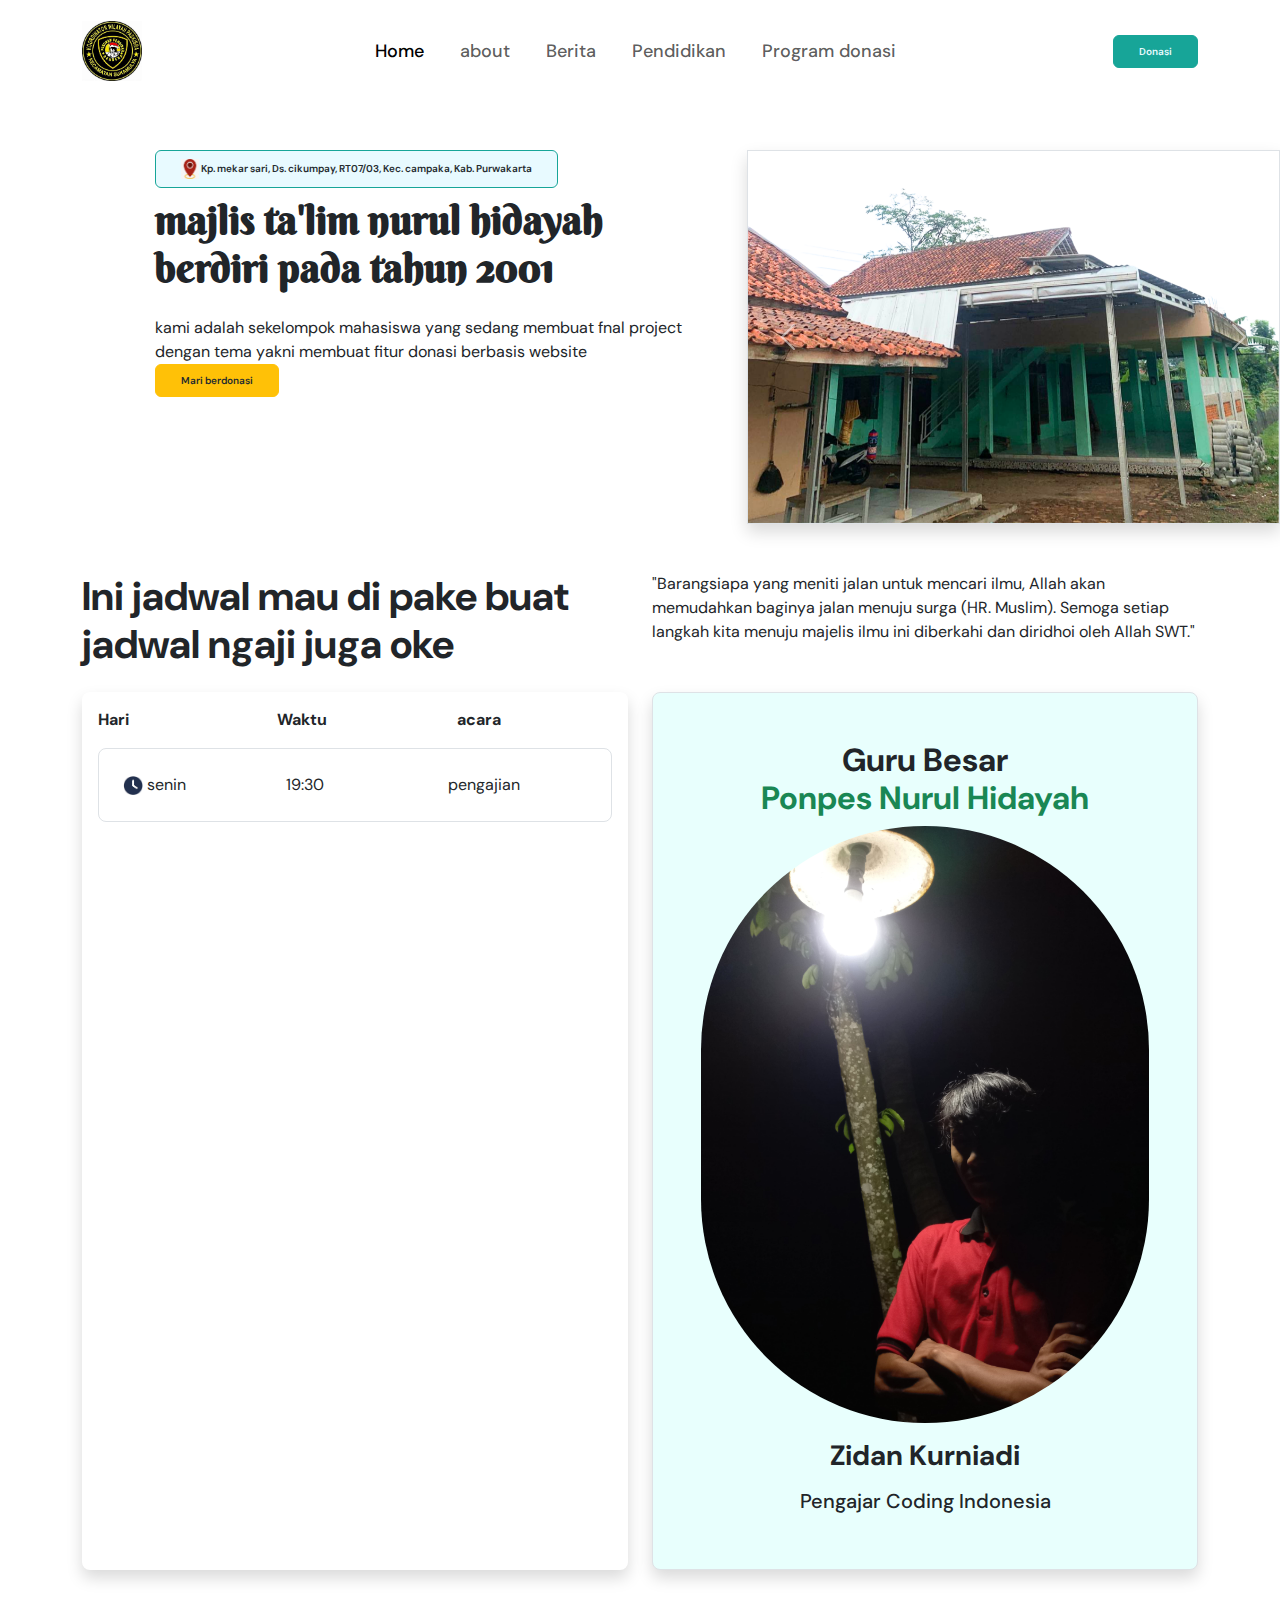
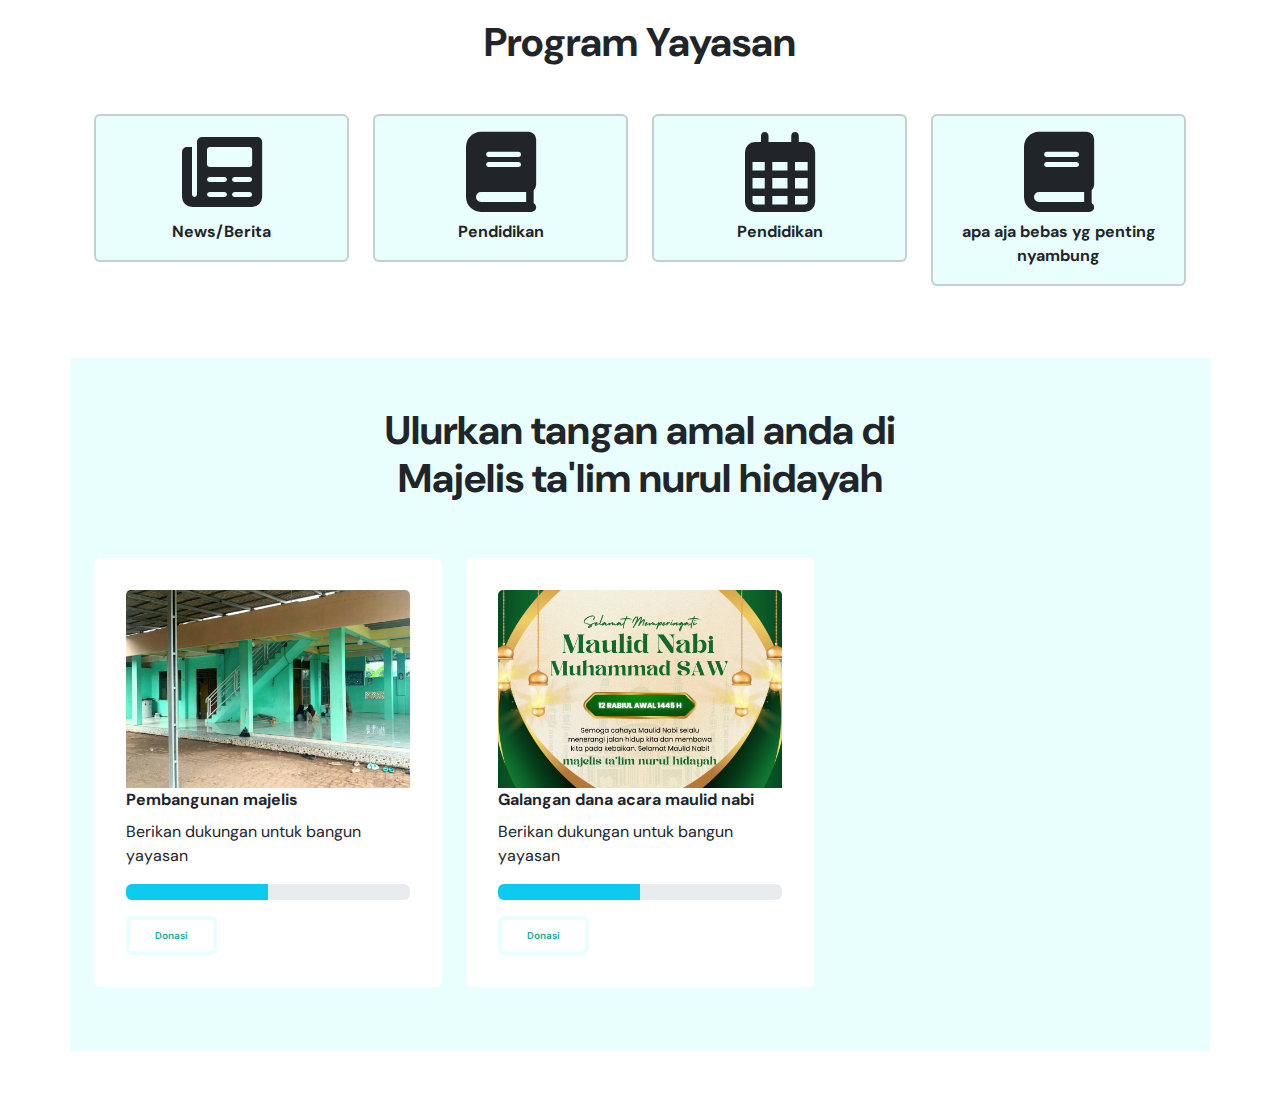
==== index.html @ c856e63b "Add files via upload" ====
<!DOCTYPE html>
<html lang="en">

<head>
    <meta charset="UTF-8">
    <meta name="viewport" content="width=device-width, initial-scale=1.0">
    <title>gambaran FP</title>
    <link href="https://cdn.jsdelivr.net/npm/bootstrap@5.3.3/dist/css/bootstrap.min.css" rel="stylesheet"
        integrity="sha384-QWTKZyjpPEjISv5WaRU9OFeRpok6YctnYmDr5pNlyT2bRjXh0JMhjY6hW+ALEwIH" crossorigin="anonymous">
    <link rel="stylesheet" href="style.css">
    <link rel="stylesheet" href="https://cdnjs.cloudflare.com/ajax/libs/font-awesome/6.0.0-beta3/css/all.min.css">

</head>


<body>
    <!-- navbar -->
    <nav class="navbar navbar-expand-lg bg-white py-3">
        <div class="container">
            <a class="navbar-brand" href="#">
                <img src="img/logo korwil.jpeg" height="60" alt="">
            </a>
            <button class="navbar-toggler" type="button" data-bs-toggle="collapse"
                data-bs-target="#navbarSupportedContent" aria-controls="navbarSupportedContent" aria-expanded="false"
                aria-label="Toggle navigation">
                <span class="navbar-toggler-icon"></span>
            </button>
            <div class="collapse navbar-collapse" id="navbarSupportedContent">
                <ul class="navbar-nav me-auto ms-auto mb-2 mb-lg-0">
                    <li class="nav-item">
                        <a class="nav-link active" aria-current="page" href="#">Home</a>
                    </li>
                    <li class="nav-item">
                        <a class="nav-link" href="#">about</a>
                    </li>
                    <li class="nav-item">
                        <a href="#jadwal" class="nav-link">Berita</a>
                    </li>
                    <li class="nav-item">
                        <a class="nav-link" href="#">Pendidikan</a>
                    </li>
                    <li class="nav-item">
                        <a class="nav-link" href="#sistemdonasi">Program donasi</a>
                    </li>

                </ul>
                <div class="d-flex">
                    <a href="sistemdonasi/dasboarddonasi.php">
                        <button class="btn btn-success">Donasi</button>
                    </a>
                </div>

            </div>
        </div>
    </nav>
    <!-- navbarend -->

    <!-- welcome -->
    <section>
        <div class="container-fluid py-5">
            <div class="row flex-lg-row-reverse">
                <!-- <div class="col-lg-5 p- offset-lg-" >
                    <img src="imgfp/foto majelis.png" width="550" class="img-fluid shadow " alt="welcome">
                </div> -->

                <!-- caroselslide -->
                <div class="col-lg-5 p-o shadow p-0 border  ">
                    <div id="carouselExampleFade" class="carousel slide carousel-fade" data-bs-ride="carousel">
                        <div class="carousel-inner">
                            <div class="carousel-item active">
                                <img src="imgfp/1.png" class="d-block w-100" alt="...">
                            </div>
                            <div class="carousel-item">
                                <img src="imgfp/2.png" class="d-block w-100" alt="...">
                            </div>
                            <div class="carousel-item">
                                <img src="imgfp/3.png" class="d-block w-100" alt="...">
                            </div>
                            <div class="carousel-item">
                                <img src="imgfp/4.png" class="d-block w-100" alt="...">
                            </div>
                            <div class="carousel-item">
                                <img src="imgfp/5.png" class="d-block w-100" alt="...">
                            </div>
                        </div>
                        <button class="carousel-control-prev" type="button" data-bs-target="#carouselExampleFade" data-bs-slide="prev">
                            <span class="carousel-control-prev-icon" aria-hidden="true"></span>
                            <span class="visually-hidden">Previous</span>
                        </button>
                        <button class="carousel-control-next" type="button" data-bs-target="#carouselExampleFade" data-bs-slide="next">
                            <span class="carousel-control-next-icon" aria-hidden="true"></span>
                            <span class="visually-hidden">Next</span>
                        </button>
                    </div>

                </div>
                <!-- caroselslide end3 -->

                <div class="col-lg-6 px-5">
                    <button class="btn btn-light-success mb-2">
                        <a class="tombol" href="https://www.google.com/maps/dir/-6.3307776,107.3480454/Majlis+ta'lim+Nurul+Hidayah,+Cikumpay,+Purwakarta+Regency,+West+Java/@-6.4230932,107.3334755,12z/data=!3m1!4b1!4m9!4m8!1m1!4e1!1m5!1m1!1s0x2e6913ca6aa2126d:0x2e93c336b5113faa!2m2!1d107.4931971!2d-6.4978812?entry=ttu&g_ep=EgoyMDI0MTExMS4wIKXMDSoASAFQAw%3D%3D">
                            <img src="img/Cuplikan layar 2024-10-31 205406.png" height="20" alt="">
                            Kp. mekar sari, Ds. cikumpay, RT07/03, Kec. campaka, Kab. Purwakarta
                        </a>
                    </button>
                    <h1 class="display-6 fw-bold font-bs lh-2 mb-4">
                        majlis ta'lim nurul hidayah berdiri pada tahun 2001
                    </h1>
                    <div clas="lead mb-3">
                        kami adalah sekelompok mahasiswa yang sedang membuat fnal project dengan tema yakni membuat
                        fitur donasi berbasis website
                    </div>
                    <button class="btn btn-warning">
                        <a class="tombol" href="tampilan/q.html">Mari berdonasi</a>
                    </button>
                </div>
            </div>
        </div>
    </section>
    <!-- welcome end -->

    <!-- jadwal-jadwal an(opsional) -->
    <section>
        <div class="container pb-5">
            <div class="row mb-3">
                <div class="col-lg-6">
                    <h1 class="fw-bold"> Ini jadwal mau di pake buat jadwal ngaji juga oke</h1>
                </div>
                <div class="col-lg-6">
                    <p>"Barangsiapa yang meniti jalan untuk mencari ilmu, Allah akan memudahkan baginya jalan menuju
                        surga (HR. Muslim). Semoga setiap langkah kita menuju majelis ilmu ini diberkahi dan diridhoi
                        oleh Allah SWT."</p>
                </div>
            </div>
            <div class="row" id="jadwal">

                <!-- jadwal -->
                <div class="col-lg-6">
                    <div class="card h-100 bg-white shadow rounded-3 p-3 border-0">
                        <div class="row mb-3">
                            <div class="col-lg-4 fw-bold">Hari</div>
                            <div class="col-lg-4 fw-bold ">Waktu</div>
                            <div class="col-lg-4 fw-bold ">acara</div>
                        </div>
                        <!-- cark jadwal -->
                        <div class="card bg-white p-4 border rounded-3 mb-3">
                            <div class="row">
                                <div class="col-lg-4 ">
                                    <img height="19" src="imgfp/logo jam.png"alt="gambarjadwal">  senin
                                </div>
                                <div class="col-lg-4 ">19:30</div>
                                <div class="col-lg-4 ">pengajian</div>
                            </div>
                        </div>
                       
                        <!-- card jadwal end -->
                    </div>
                </div>
                <!-- jadwalend -->
                 
                <!-- kananya jadwal -->
                <!-- <div class="col-lg-6">
                    <div class="card border h-100 p-5 rounded-3 shadow bg-light-success">
                        <div class="text-center">
                            <h2 class="fw-bold mb-2">Guru Besar <br> <span class="text-success">Ponpes Nurul Hidayah</span></h2>
                            <img src="imgfp/foto jidan.jpg" class="rounded-pill mb-3" width="450" alt="">
                            <h3 class="fw-bold mb-3">Zidan Kurniadi</h3>
                            <h5>Pengajar Coding Idonesia</h5>

                        </div>
                    </div>
                </div> -->
                <div class="col-lg-6">
                    <div class="card border h-100 p-5 rounded-3 shadow bg-light-success">
                        <div class="text-center">
                            <h2 class="fw-bold mb-2">Guru Besar <br> <span class="text-success">Ponpes Nurul Hidayah</span></h2>
                            <!-- Tambahkan kelas img-fluid di sini -->
                            <img src="imgfp/foto jidan.jpg" class="img-fluid rounded-pill mb-3" alt="Foto Zidan Kurniadi">
                            <h3 class="fw-bold mb-3">Zidan Kurniadi</h3>
                            <h5>Pengajar Coding Indonesia</h5>
                        </div>
                    </div>
                </div>
                
                <!-- kananya jadwal end -->

                <!-- program -->
                <section>

                    <div class="container pb-5">
                        <div class="text-center mb-5">
                            <h1 class="display-6 fw-bold lh-2 pt-5"> Program Yayasan</h1>
                        </div>
                        <div class="row">
                            <div class="col-lg-3 mb-4">
                                <div class="card border-2 reounded-4 bg-light-success">
                                    <div class="card-body text-center">
                                        <i class="fa-solid fa-newspaper fa-5x mb-2"></i>
                                        <div class="fw-bold">News/Berita</div>
                                    </div>
                                </div>
                            </div>
                            <div class="col-lg-3 mb-4">
                                <div class="card border-2 reounded-4 bg-light-success">
                                    <div class="card-body text-center">
                                        <i class="fa-solid fa-book fa-5x mb-2"></i>
                                        <div class="fw-bold">Pendidikan</div>
                                    </div>
                                </div>
                            </div>
                            <div class="col-lg-3 mb-4">
                                <div class="card border-2 reounded-4 bg-light-success">
                                    <div class="card-body text-center">
                                        <i class="fa-regular fa-calendar-days fa-5x mb-2"></i>
                                        <div class="fw-bold">Pendidikan</div>
                                    </div>
                                </div>
                            </div>
                            <div class="col-lg-3 mb-4">
                                <div class="card border-2 reounded-4 bg-light-success">
                                    <div class="card-body text-center">
                                        <i class="fa-solid fa-book fa-5x mb-2"></i>
                                        <div class="fw-bold">apa aja bebas yg penting nyambung</div>
                                    </div>
                                </div>
                            </div>
                        </div>
                    </div>
                </section>
                <!-- program end -->

                <!-- program donasi -->

                <section class="bg-light-success">
                    <div class="container py-5" id="sistemdonasi">
                        <div class="d-flex justify-content-center text-center mb-5">
                            <h1 class="display-6 fw-bold w-50 lh-2">Ulurkan tangan amal anda di Majelis ta'lim nurul hidayah
                            </h1>
                        </div>
                        <div class="row">
                            <!-- card1 -->
                            <div class="col-lg-4 mb-3">
                                <div class="card bg-white h-100 border-0 p-3">
                                    <div class="card-body">
                                        <img src="imgfp/3.png" class="card-img-top" alt="">
                                        <div class="card-title fw-bold">Pembangunan majelis</div>
                                        <div class="card-text mb-3"> Berikan dukungan untuk bangun yayasan</div>
                                        <div class="progress mb-3">
                                            <div class="progress-bar bg-info" role="progressbar" style="width: 50%"
                                                aria-valuenow="50" aria-valuemin="0" aria-valuemax="100"></div>
                                        </div>
                                        <a href="sistemdonasi/dasboarddonasi.html">
                                            <button class="btn btn-outline-success"> Donasi</button>
                                        </a>
                                    </div>
                                </div>
                            </div>
                            <!-- card1 end -->

                            <!--card2  -->
                            <div class="col-lg-4 mb-3">
                                <div class="card bg-white h-100 border-0 p-3">
                                    <div class="card-body">
                                        <img src="imgfp/logo donasi.png" class="card-img-top" alt="">
                                        <div class="card-title fw-bold">Galangan dana acara maulid nabi</div>
                                        <div class="card-text mb-3"> Berikan dukungan untuk bangun yayasan</div>
                                        <div class="progress mb-3">
                                            <div class="progress-bar bg-info" role="progressbar" style="width: 50%"
                                                aria-valuenow="50" aria-valuemin="0" aria-valuemax="100"></div>
                                        </div>
                                        <a href="sistemdonasi/dasboarddonasi.html">
                                            <button class="btn btn-outline-success"> Donasi</button>
                                        </a>
                                    </div>
                                </div>
                            </div>
                            <!--card2 end  -->

                        </div>
                    </div>
                </section>
                <!-- program donasi end -->
            </div>
        </div>
    </section>
    <!-- jadwal-jadwal an end -->
</body>


<script src="https://cdn.jsdelivr.net/npm/bootstrap@5.3.3/dist/js/bootstrap.bundle.min.js"
    integrity="sha384-YvpcrYf0tY3lHB60NNkmXc5s9fDVZLESaAA55NDzOxhy9GkcIdslK1eN7N6jIeHz"
    crossorigin="anonymous"></script>
<!-- <script src="sistemdonasi/progres/donasi.js"></script> -->
<!-- scrip chartjs -->
<!-- <script src="https://cdn.jsdelivr.net/npm/chart.js"></script> -->



</html>
---- style.css ----
@import url("https://fonts.googleapis.com/css2?family=Berkshire+Swash&display=swap");
@import url("https://fonts.googleapis.com/css2?family=DM+Sans:ital,opsz,wght@0,9..40,100;0,9..40,200;0,9..40,300;0,9..40,400;0,9..40,500;0,9..40,600;0,9..40,700;0,9..40,800;0,9..40,900;0,9..40,1000;1,9..40,100;1,9..40,200;1,9..40,300;1,9..40,400;1,9..40,500;1,9..40,600;1,9..40,700;1,9..40,800;1,9..40,900;1,9..40,1000&display=swap");



:root {
  --success: #17a598;
  --success-light: #e8fffd;
  --blue-light: #e8faff;
  --warning: #ffb600;
  --dark: #242b2f;
  --hijaumuda: #3fffa2;
  --birumuda: #2d78db;
  --abumuda: #ebebeb;
  
}

body {
  font-family: "DM Sans", sans-serif;
}
a{
  text-decoration: none;
  color:black;
}
.font-bs {
  font-family: "Berkshire Swash", serif;
}

.nav-link{
    font-size: 18px;
    font-weight: 500;
    margin: 0px 10px;

}
/* botton */
.btn{
    font-size: 10px;
    font-weight: 600;
    padding: 8px 25px;
}
.btn-outline-success{
  background-color:white ;
  color: var(--success);
  border: 4px solid var(--success-light);
}

.btn-success{
    background-color: var(--success) ;
    color: #e8faff;
    border: 1px solid var(--success);
}

.btn-light-success{
    background-color: var(--blue-light);
    color: var(--success);
    border: 1px solid var(--success);

}
.tombol{
  /* color: rgb(42, 174, 176); */
  color: #242b2f;
}

.btn-light-warning{
  background-color: var(--warning);
  color: var(--success);
  border: 1px solid var(--success);
}
/* botton end */

/* kanan jadwal-jadwal */
.bg-light-success{
  background-color: var(--success-light );

}
/* kanan jadwal-jadwal */
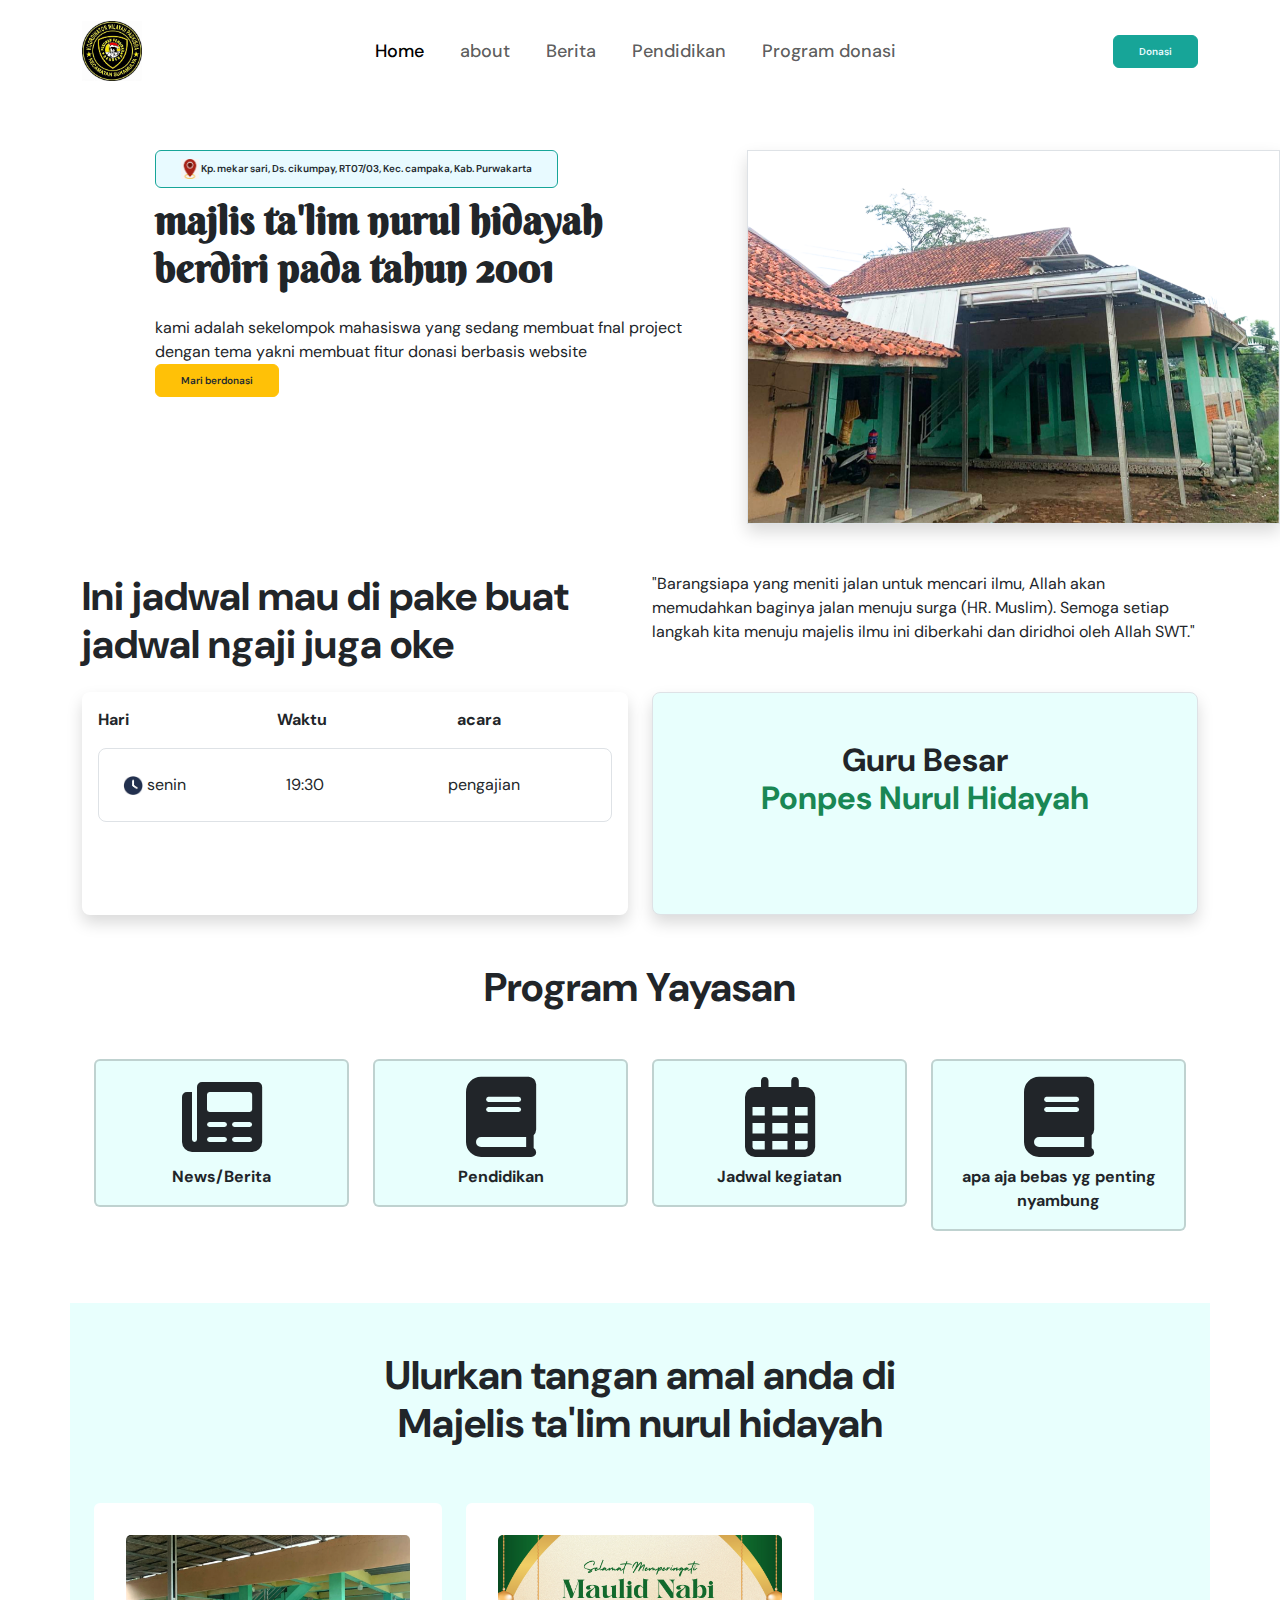
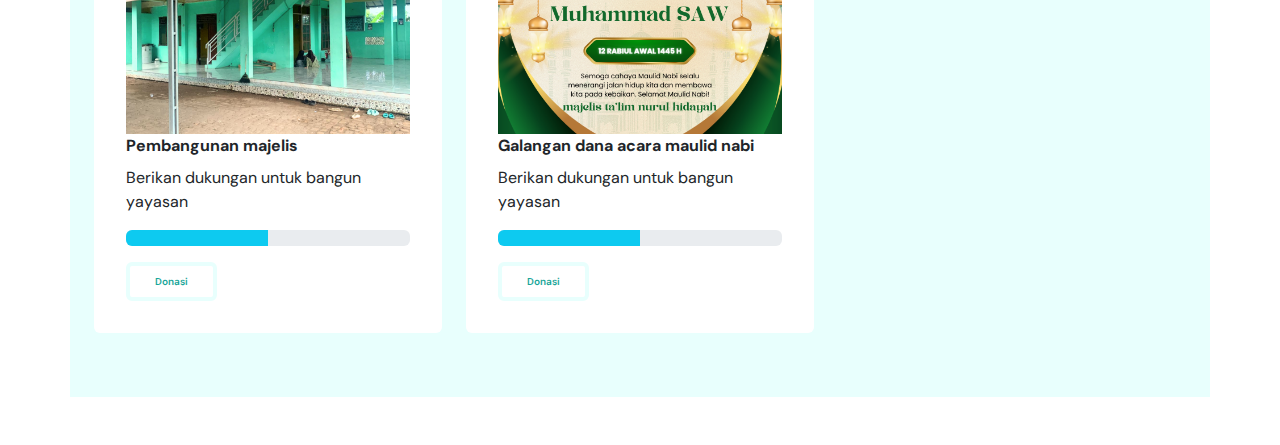
==== commit fd1c0937: "Add files via upload" ====
--- a/index.html
+++ b/index.html
@@ -45,7 +45,7 @@
 
                 </ul>
                 <div class="d-flex">
-                    <a href="sistemdonasi/dasboarddonasi.php">
+                    <a href="sistemdonasi/dasboarddonasi.html">
                         <button class="btn btn-success">Donasi</button>
                     </a>
                 </div>
@@ -111,7 +111,7 @@
                         fitur donasi berbasis website
                     </div>
                     <button class="btn btn-warning">
-                        <a class="tombol" href="tampilan/q.html">Mari berdonasi</a>
+                        <a class="tombol" href="#">Mari berdonasi</a>
                     </button>
                 </div>
             </div>
@@ -159,29 +159,17 @@
                 <!-- jadwalend -->
                  
                 <!-- kananya jadwal -->
-                <!-- <div class="col-lg-6">
+                <div class="col-lg-6">
                     <div class="card border h-100 p-5 rounded-3 shadow bg-light-success">
                         <div class="text-center">
                             <h2 class="fw-bold mb-2">Guru Besar <br> <span class="text-success">Ponpes Nurul Hidayah</span></h2>
-                            <img src="imgfp/foto jidan.jpg" class="rounded-pill mb-3" width="450" alt="">
-                            <h3 class="fw-bold mb-3">Zidan Kurniadi</h3>
-                            <h5>Pengajar Coding Idonesia</h5>
-
-                        </div>
-                    </div>
-                </div> -->
-                <div class="col-lg-6">
-                    <div class="card border h-100 p-5 rounded-3 shadow bg-light-success">
-                        <div class="text-center">
-                            <h2 class="fw-bold mb-2">Guru Besar <br> <span class="text-success">Ponpes Nurul Hidayah</span></h2>
-                            <!-- Tambahkan kelas img-fluid di sini -->
-                            <img src="imgfp/foto jidan.jpg" class="img-fluid rounded-pill mb-3" alt="Foto Zidan Kurniadi">
-                            <h3 class="fw-bold mb-3">Zidan Kurniadi</h3>
-                            <h5>Pengajar Coding Indonesia</h5>
-                        </div>
-                    </div>
-                </div>
-                
+                            <img src="..." class="rounded-pill mb-3" width="450" alt="">
+                            <h3 class="fw-bold mb-3"></h3>
+                            <h5></h5>
+
+                        </div>
+                    </div>
+                </div>
                 <!-- kananya jadwal end -->
 
                 <!-- program -->
@@ -212,7 +200,7 @@
                                 <div class="card border-2 reounded-4 bg-light-success">
                                     <div class="card-body text-center">
                                         <i class="fa-regular fa-calendar-days fa-5x mb-2"></i>
-                                        <div class="fw-bold">Pendidikan</div>
+                                        <div class="fw-bold">Jadwal kegiatan</div>
                                     </div>
                                 </div>
                             </div>
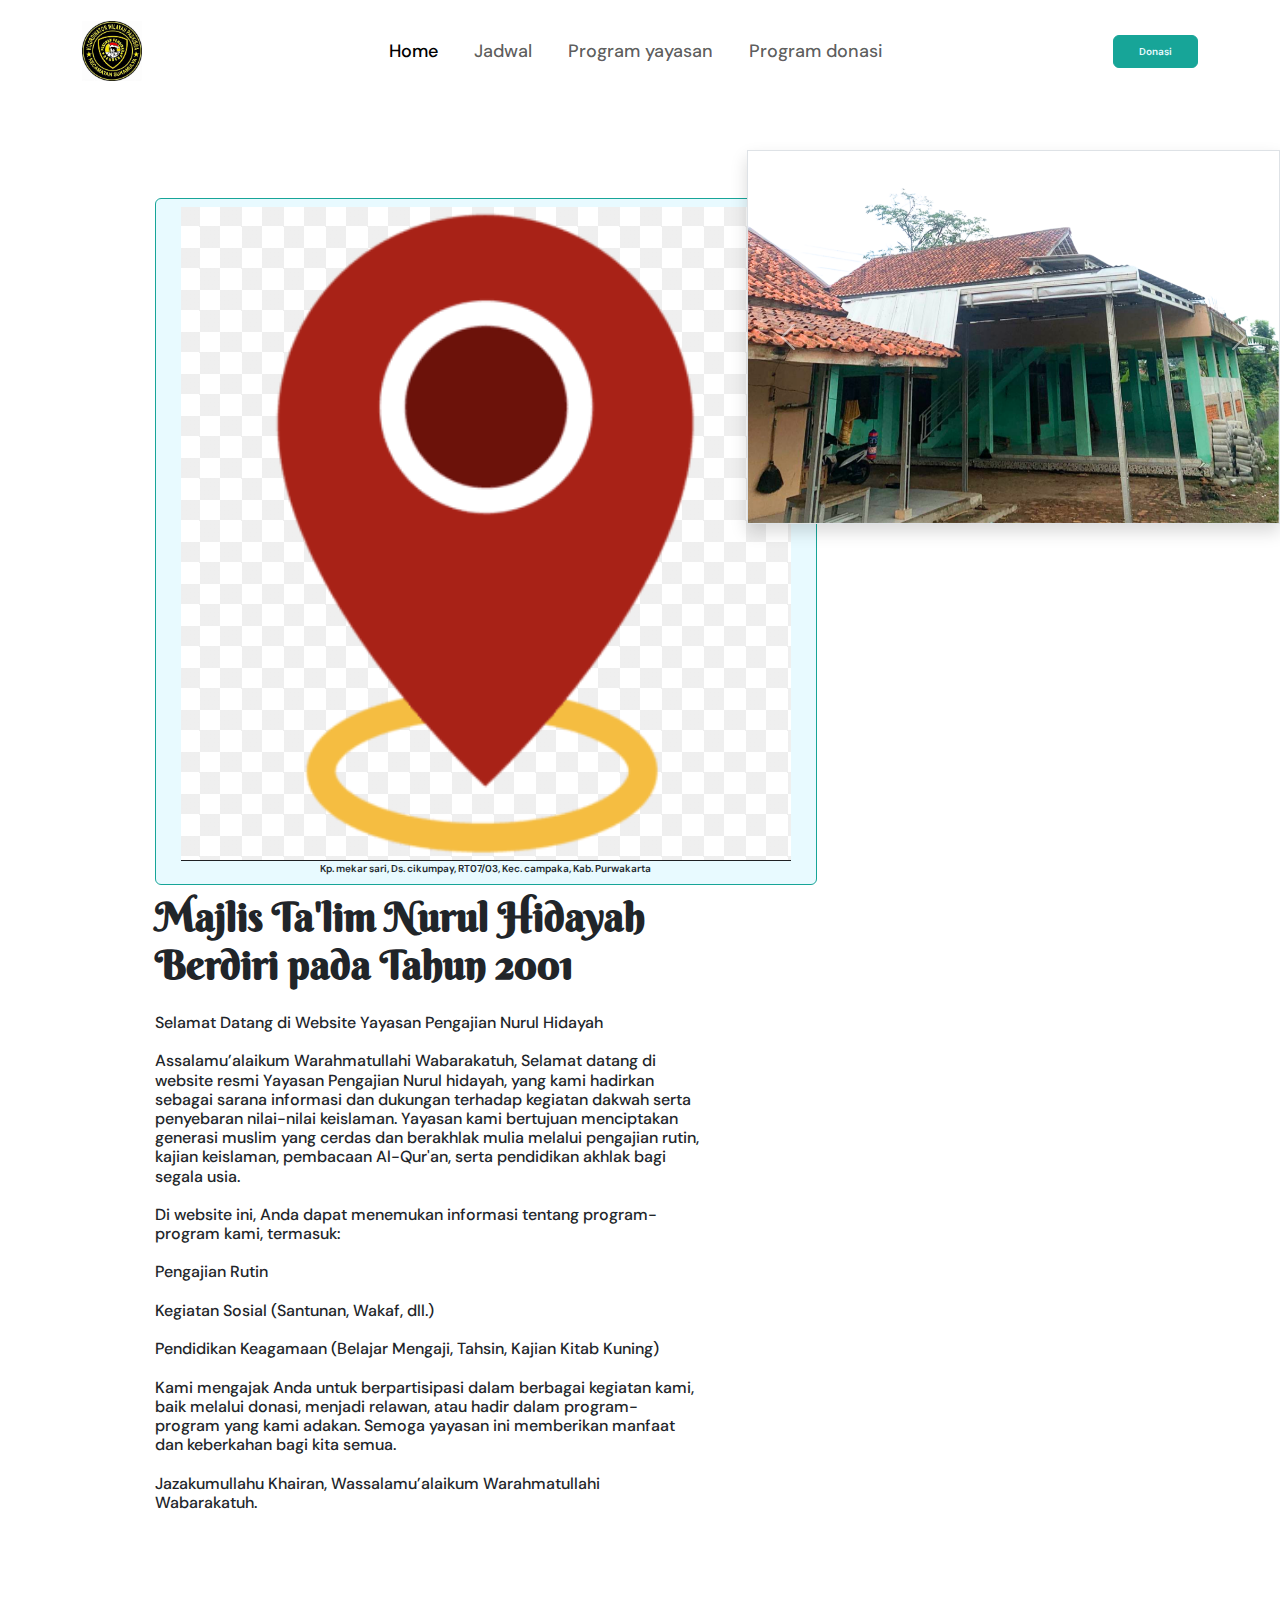
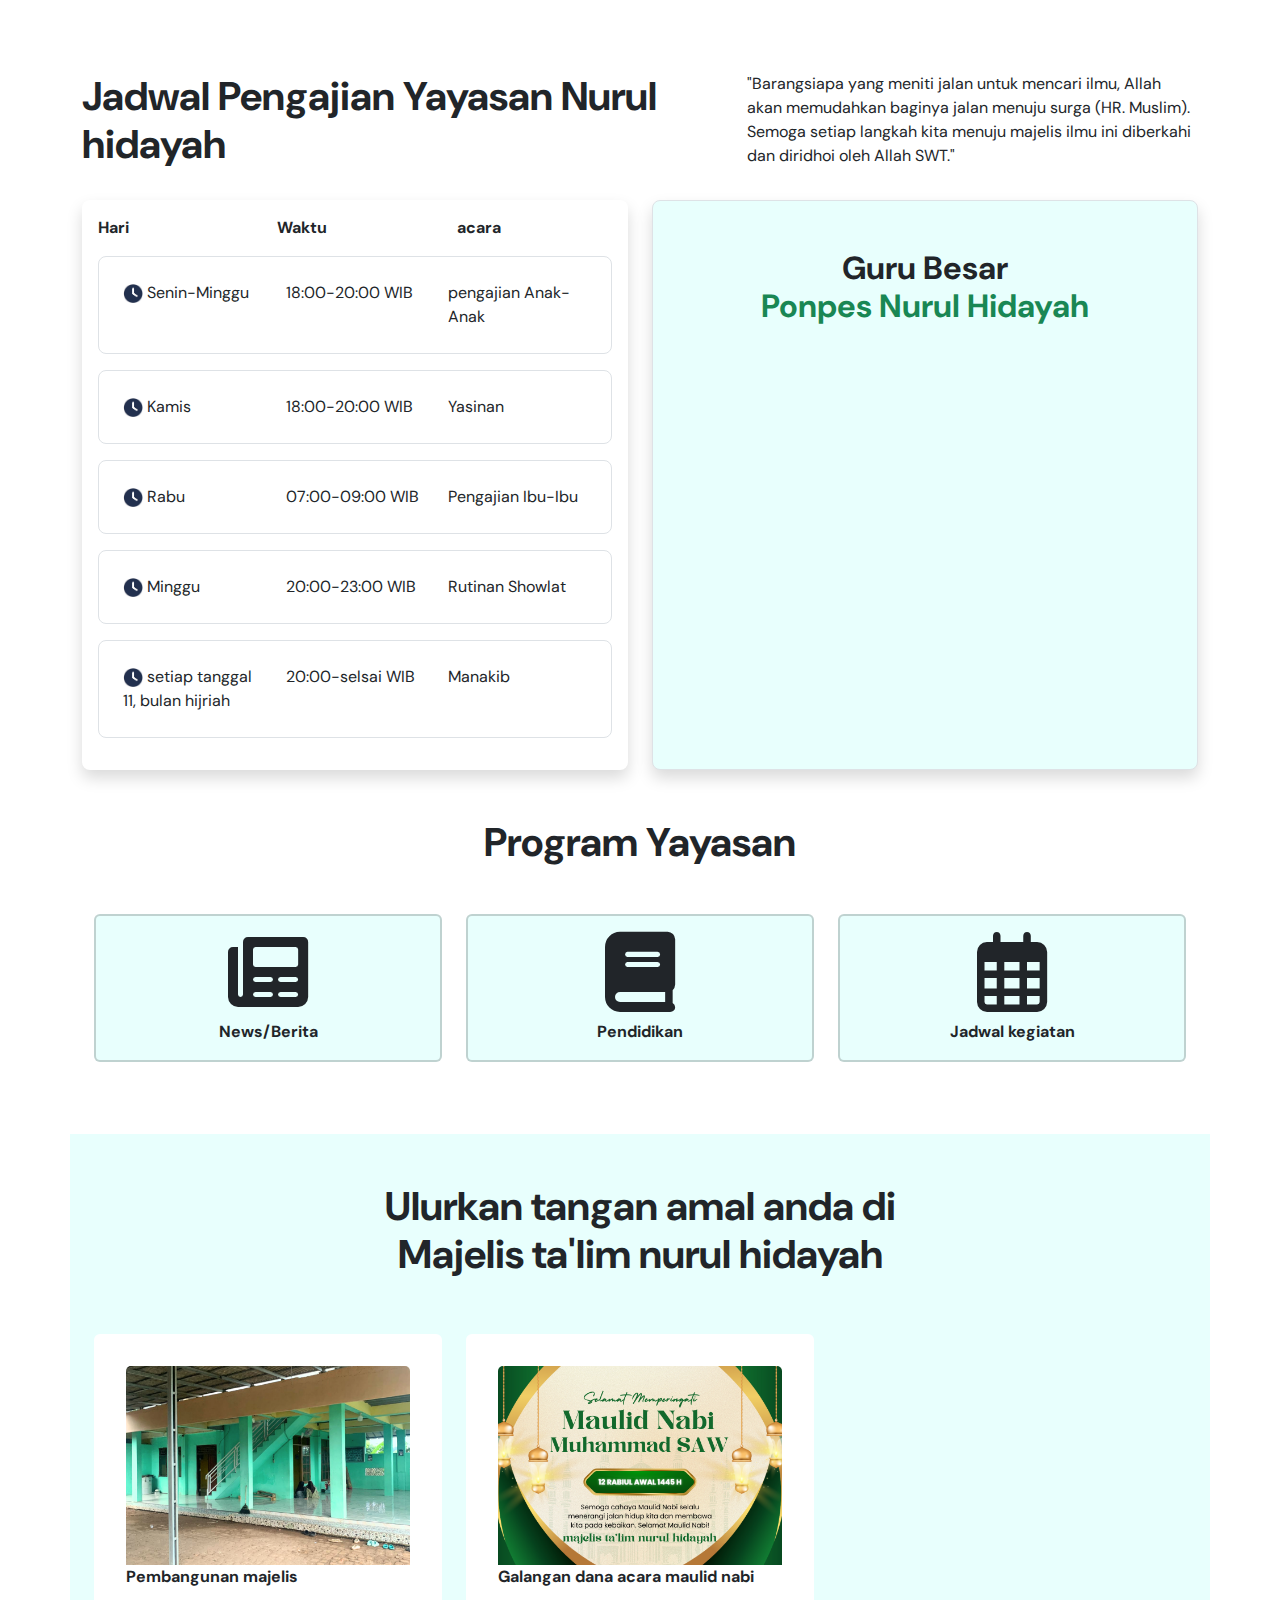
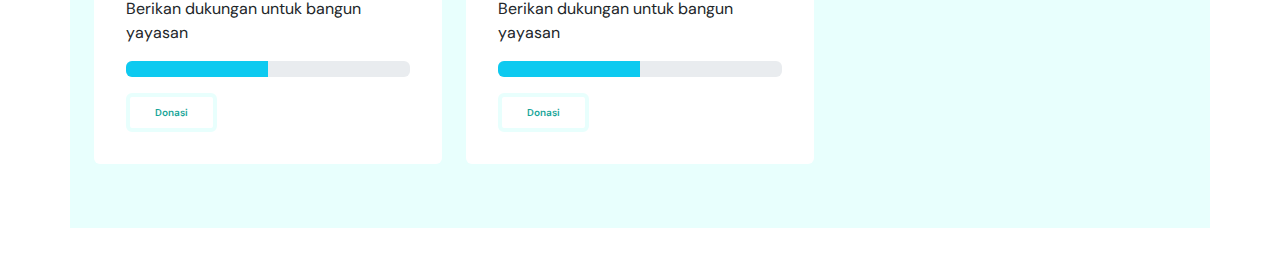
==== commit 4fcc5229: "Add files via upload" ====
--- a/index.html
+++ b/index.html
@@ -31,13 +31,10 @@
                         <a class="nav-link active" aria-current="page" href="#">Home</a>
                     </li>
                     <li class="nav-item">
-                        <a class="nav-link" href="#">about</a>
+                        <a href="#jadwal" class="nav-link">Jadwal</a>
                     </li>
                     <li class="nav-item">
-                        <a href="#jadwal" class="nav-link">Berita</a>
-                    </li>
-                    <li class="nav-item">
-                        <a class="nav-link" href="#">Pendidikan</a>
+                        <a class="nav-link" href="#program yayasan">Program yayasan</a>
                     </li>
                     <li class="nav-item">
                         <a class="nav-link" href="#sistemdonasi">Program donasi</a>
@@ -59,28 +56,25 @@
     <section>
         <div class="container-fluid py-5">
             <div class="row flex-lg-row-reverse">
-                <!-- <div class="col-lg-5 p- offset-lg-" >
-                    <img src="imgfp/foto majelis.png" width="550" class="img-fluid shadow " alt="welcome">
-                </div> -->
-
-                <!-- caroselslide -->
-                <div class="col-lg-5 p-o shadow p-0 border  ">
+
+                <!-- Carousel Slide -->
+                <div class="col-lg-5 col-md-12 p-0 shadow border" style="height: 100%; max-height: 400px;">
                     <div id="carouselExampleFade" class="carousel slide carousel-fade" data-bs-ride="carousel">
                         <div class="carousel-inner">
                             <div class="carousel-item active">
-                                <img src="imgfp/1.png" class="d-block w-100" alt="...">
+                                <img src="imgfp/1.png" class="d-block w-100 img-fluid" alt="...">
                             </div>
                             <div class="carousel-item">
-                                <img src="imgfp/2.png" class="d-block w-100" alt="...">
+                                <img src="imgfp/2.png" class="d-block w-100 img-fluid" alt="...">
                             </div>
                             <div class="carousel-item">
-                                <img src="imgfp/3.png" class="d-block w-100" alt="...">
+                                <img src="imgfp/3.png" class="d-block w-100 img-fluid" alt="...">
                             </div>
                             <div class="carousel-item">
-                                <img src="imgfp/4.png" class="d-block w-100" alt="...">
+                                <img src="imgfp/4.png" class="d-block w-100 img-fluid" alt="...">
                             </div>
                             <div class="carousel-item">
-                                <img src="imgfp/5.png" class="d-block w-100" alt="...">
+                                <img src="imgfp/5.png" class="d-block w-100 img-fluid" alt="...">
                             </div>
                         </div>
                         <button class="carousel-control-prev" type="button" data-bs-target="#carouselExampleFade" data-bs-slide="prev">
@@ -92,45 +86,74 @@
                             <span class="visually-hidden">Next</span>
                         </button>
                     </div>
-
-                </div>
-                <!-- caroselslide end3 -->
-
-                <div class="col-lg-6 px-5">
+                </div>
+                
+                <!-- Carousel End -->
+
+                <div class="col-lg-6 col-md-12 px-5 py-5">
                     <button class="btn btn-light-success mb-2">
-                        <a class="tombol" href="https://www.google.com/maps/dir/-6.3307776,107.3480454/Majlis+ta'lim+Nurul+Hidayah,+Cikumpay,+Purwakarta+Regency,+West+Java/@-6.4230932,107.3334755,12z/data=!3m1!4b1!4m9!4m8!1m1!4e1!1m5!1m1!1s0x2e6913ca6aa2126d:0x2e93c336b5113faa!2m2!1d107.4931971!2d-6.4978812?entry=ttu&g_ep=EgoyMDI0MTExMS4wIKXMDSoASAFQAw%3D%3D">
-                            <img src="img/Cuplikan layar 2024-10-31 205406.png" height="20" alt="">
+                        <a class="tombol"
+                            href="https://www.google.com/maps/dir/-6.3307776,107.3480454/Majlis+ta'lim+Nurul+Hidayah,+Cikumpay,+Purwakarta+Regency,+West+Java/@-6.4230932,107.3334755,12z/data=!3m1!4b1!4m9!4m8!1m1!4e1!1m5!1m1!1s0x2e6913ca6aa2126d:0x2e93c336b5113faa!2m2!1d107.4931971!2d-6.4978812?entry=ttu&g_ep=EgoyMDI0MTExMS4wIKXMDSoASAFQAw%3D%3D">
+                            <img src="img/Cuplikan layar 2024-10-31 205406.png" alt="">
                             Kp. mekar sari, Ds. cikumpay, RT07/03, Kec. campaka, Kab. Purwakarta
                         </a>
                     </button>
                     <h1 class="display-6 fw-bold font-bs lh-2 mb-4">
-                        majlis ta'lim nurul hidayah berdiri pada tahun 2001
+                        Majlis Ta'lim Nurul Hidayah Berdiri pada Tahun 2001
                     </h1>
-                    <div clas="lead mb-3">
-                        kami adalah sekelompok mahasiswa yang sedang membuat fnal project dengan tema yakni membuat
-                        fitur donasi berbasis website
-                    </div>
-                    <button class="btn btn-warning">
-                        <a class="tombol" href="#">Mari berdonasi</a>
-                    </button>
+                    <div class="lead mb-3">
+                        <h6>
+
+                            Selamat Datang di Website Yayasan Pengajian Nurul Hidayah 
+                            <br><br>
+                            
+                            Assalamu’alaikum Warahmatullahi Wabarakatuh,
+                            
+                            Selamat datang di website resmi Yayasan Pengajian Nurul hidayah, yang kami hadirkan sebagai
+                            sarana informasi dan dukungan terhadap kegiatan dakwah serta penyebaran nilai-nilai
+                            keislaman. Yayasan kami bertujuan menciptakan generasi muslim yang cerdas dan berakhlak
+                            mulia melalui pengajian rutin, kajian keislaman, pembacaan Al-Qur'an, serta pendidikan
+                            akhlak bagi segala usia.
+                            <br><br>
+                            Di website ini, Anda dapat menemukan informasi tentang program-program kami, termasuk:
+                            <br><br>
+                            
+                            Pengajian Rutin
+                            <br><br>
+                            Kegiatan Sosial (Santunan, Wakaf, dll.)
+                            <br><br>
+                            Pendidikan Keagamaan (Belajar Mengaji, Tahsin, Kajian Kitab Kuning)
+                            <br><br>
+                            Kami mengajak Anda untuk berpartisipasi dalam berbagai kegiatan kami, baik melalui donasi,
+                            menjadi relawan, atau hadir dalam program-program yang kami adakan. Semoga yayasan ini
+                            memberikan manfaat dan keberkahan bagi kita semua.
+                            <br><br>
+                            
+                            Jazakumullahu Khairan,
+                            Wassalamu’alaikum Warahmatullahi Wabarakatuh.
+                        </h6>
+                        
+                    </div>
                 </div>
             </div>
         </div>
     </section>
+
     <!-- welcome end -->
 
     <!-- jadwal-jadwal an(opsional) -->
     <section>
-        <div class="container pb-5">
+        <div class="container pb-5 py-5">
             <div class="row mb-3">
-                <div class="col-lg-6">
-                    <h1 class="fw-bold"> Ini jadwal mau di pake buat jadwal ngaji juga oke</h1>
-                </div>
-                <div class="col-lg-6">
+                <div class="col-lg-7">
+                    <h1 class="fw-bold">Jadwal Pengajian Yayasan Nurul hidayah</h1>
+                </div>
+                <div class="col-lg-5">
                     <p>"Barangsiapa yang meniti jalan untuk mencari ilmu, Allah akan memudahkan baginya jalan menuju
                         surga (HR. Muslim). Semoga setiap langkah kita menuju majelis ilmu ini diberkahi dan diridhoi
                         oleh Allah SWT."</p>
                 </div>
+
             </div>
             <div class="row" id="jadwal">
 
@@ -142,45 +165,84 @@
                             <div class="col-lg-4 fw-bold ">Waktu</div>
                             <div class="col-lg-4 fw-bold ">acara</div>
                         </div>
-                        <!-- cark jadwal -->
-                        <div class="card bg-white p-4 border rounded-3 mb-3">
-                            <div class="row">
-                                <div class="col-lg-4 ">
-                                    <img height="19" src="imgfp/logo jam.png"alt="gambarjadwal">  senin
-                                </div>
-                                <div class="col-lg-4 ">19:30</div>
-                                <div class="col-lg-4 ">pengajian</div>
-                            </div>
-                        </div>
-                       
+                        <!-- card jadwal -->
+                        <div class="card bg-white p-4 border rounded-3 mb-3">
+                            <div class="row">
+                                <div class="col-lg-4 ">
+                                    <img height="19" src="imgfp/logo jam.png" alt="gambarjadwal"> Senin-Minggu
+                                </div>
+                                <div class="col-lg-4 ">18:00-20:00 WIB</div>
+                                <div class="col-lg-4 ">pengajian Anak-Anak</div>
+                            </div>
+                        </div>
+                        <div class="card bg-white p-4 border rounded-3 mb-3">
+                            <div class="row">
+                                <div class="col-lg-4 ">
+                                    <img height="19" src="imgfp/logo jam.png" alt="gambarjadwal"> Kamis
+                                </div>
+                                <div class="col-lg-4 ">18:00-20:00 WIB</div>
+                                <div class="col-lg-4 ">Yasinan</div>
+                            </div>
+                        </div>
+                        <div class="card bg-white p-4 border rounded-3 mb-3">
+                            <div class="row">
+                                <div class="col-lg-4 ">
+                                    <img height="19" src="imgfp/logo jam.png" alt="gambarjadwal"> Rabu
+                                </div>
+                                <div class="col-lg-4 ">07:00-09:00 WIB</div>
+                                <div class="col-lg-4 ">Pengajian Ibu-Ibu</div>
+                            </div>
+                        </div>
+                        <div class="card bg-white p-4 border rounded-3 mb-3">
+                            <div class="row">
+                                <div class="col-lg-4 ">
+                                    <img height="19" src="imgfp/logo jam.png" alt="gambarjadwal"> Minggu
+                                </div>
+                                <div class="col-lg-4 ">20:00-23:00 WIB</div>
+                                <div class="col-lg-4 ">Rutinan Showlat</div>
+                            </div>
+                        </div>
+                        <div class="card bg-white p-4 border rounded-3 mb-3">
+                            <div class="row">
+                                <div class="col-lg-4 ">
+                                    <img height="19" src="imgfp/logo jam.png" alt="gambarjadwal"> setiap tanggal 11,
+                                    bulan hijriah
+                                </div>
+                                <div class="col-lg-4 ">20:00-selsai WIB</div>
+                                <div class="col-lg-4 ">Manakib</div>
+                            </div>
+                        </div>
+
                         <!-- card jadwal end -->
                     </div>
                 </div>
                 <!-- jadwalend -->
-                 
+
                 <!-- kananya jadwal -->
                 <div class="col-lg-6">
                     <div class="card border h-100 p-5 rounded-3 shadow bg-light-success">
                         <div class="text-center">
-                            <h2 class="fw-bold mb-2">Guru Besar <br> <span class="text-success">Ponpes Nurul Hidayah</span></h2>
-                            <img src="..." class="rounded-pill mb-3" width="450" alt="">
+                            <h2 class="fw-bold mb-2">Guru Besar <br> <span class="text-success">Ponpes Nurul
+                                    Hidayah</span></h2>
+                            <img src="..." class="rounded-pill mb-3 img-fluid" width="450" alt="">
                             <h3 class="fw-bold mb-3"></h3>
                             <h5></h5>
-
-                        </div>
-                    </div>
-                </div>
+                        </div>
+                    </div>
+                </div>
+              
+                
                 <!-- kananya jadwal end -->
 
                 <!-- program -->
                 <section>
 
-                    <div class="container pb-5">
+                    <div class="container pb-5" id="program yayasan">
                         <div class="text-center mb-5">
                             <h1 class="display-6 fw-bold lh-2 pt-5"> Program Yayasan</h1>
                         </div>
                         <div class="row">
-                            <div class="col-lg-3 mb-4">
+                            <div class="col-lg-4 mb-4">
                                 <div class="card border-2 reounded-4 bg-light-success">
                                     <div class="card-body text-center">
                                         <i class="fa-solid fa-newspaper fa-5x mb-2"></i>
@@ -188,7 +250,7 @@
                                     </div>
                                 </div>
                             </div>
-                            <div class="col-lg-3 mb-4">
+                            <div class="col-lg-4 mb-4">
                                 <div class="card border-2 reounded-4 bg-light-success">
                                     <div class="card-body text-center">
                                         <i class="fa-solid fa-book fa-5x mb-2"></i>
@@ -196,22 +258,17 @@
                                     </div>
                                 </div>
                             </div>
-                            <div class="col-lg-3 mb-4">
-                                <div class="card border-2 reounded-4 bg-light-success">
-                                    <div class="card-body text-center">
-                                        <i class="fa-regular fa-calendar-days fa-5x mb-2"></i>
-                                        <div class="fw-bold">Jadwal kegiatan</div>
-                                    </div>
-                                </div>
-                            </div>
-                            <div class="col-lg-3 mb-4">
-                                <div class="card border-2 reounded-4 bg-light-success">
-                                    <div class="card-body text-center">
-                                        <i class="fa-solid fa-book fa-5x mb-2"></i>
-                                        <div class="fw-bold">apa aja bebas yg penting nyambung</div>
-                                    </div>
-                                </div>
-                            </div>
+                            <div class="col-lg-4 mb-4">
+                                <a href="programyayasan/jadwalkegiatan.php">
+                                    <div class="card border-2 reounded-4 bg-light-success">
+                                        <div class="card-body text-center">
+                                            <i class="fa-regular fa-calendar-days fa-5x mb-2"></i>
+                                            <div class="fw-bold">Jadwal kegiatan</div>
+                                        </div>
+                                    </div>
+                                </a>
+                            </div>
+
                         </div>
                     </div>
                 </section>
@@ -222,7 +279,8 @@
                 <section class="bg-light-success">
                     <div class="container py-5" id="sistemdonasi">
                         <div class="d-flex justify-content-center text-center mb-5">
-                            <h1 class="display-6 fw-bold w-50 lh-2">Ulurkan tangan amal anda di Majelis ta'lim nurul hidayah
+                            <h1 class="display-6 fw-bold w-50 lh-2">Ulurkan tangan amal anda di Majelis ta'lim nurul
+                                hidayah
                             </h1>
                         </div>
                         <div class="row">
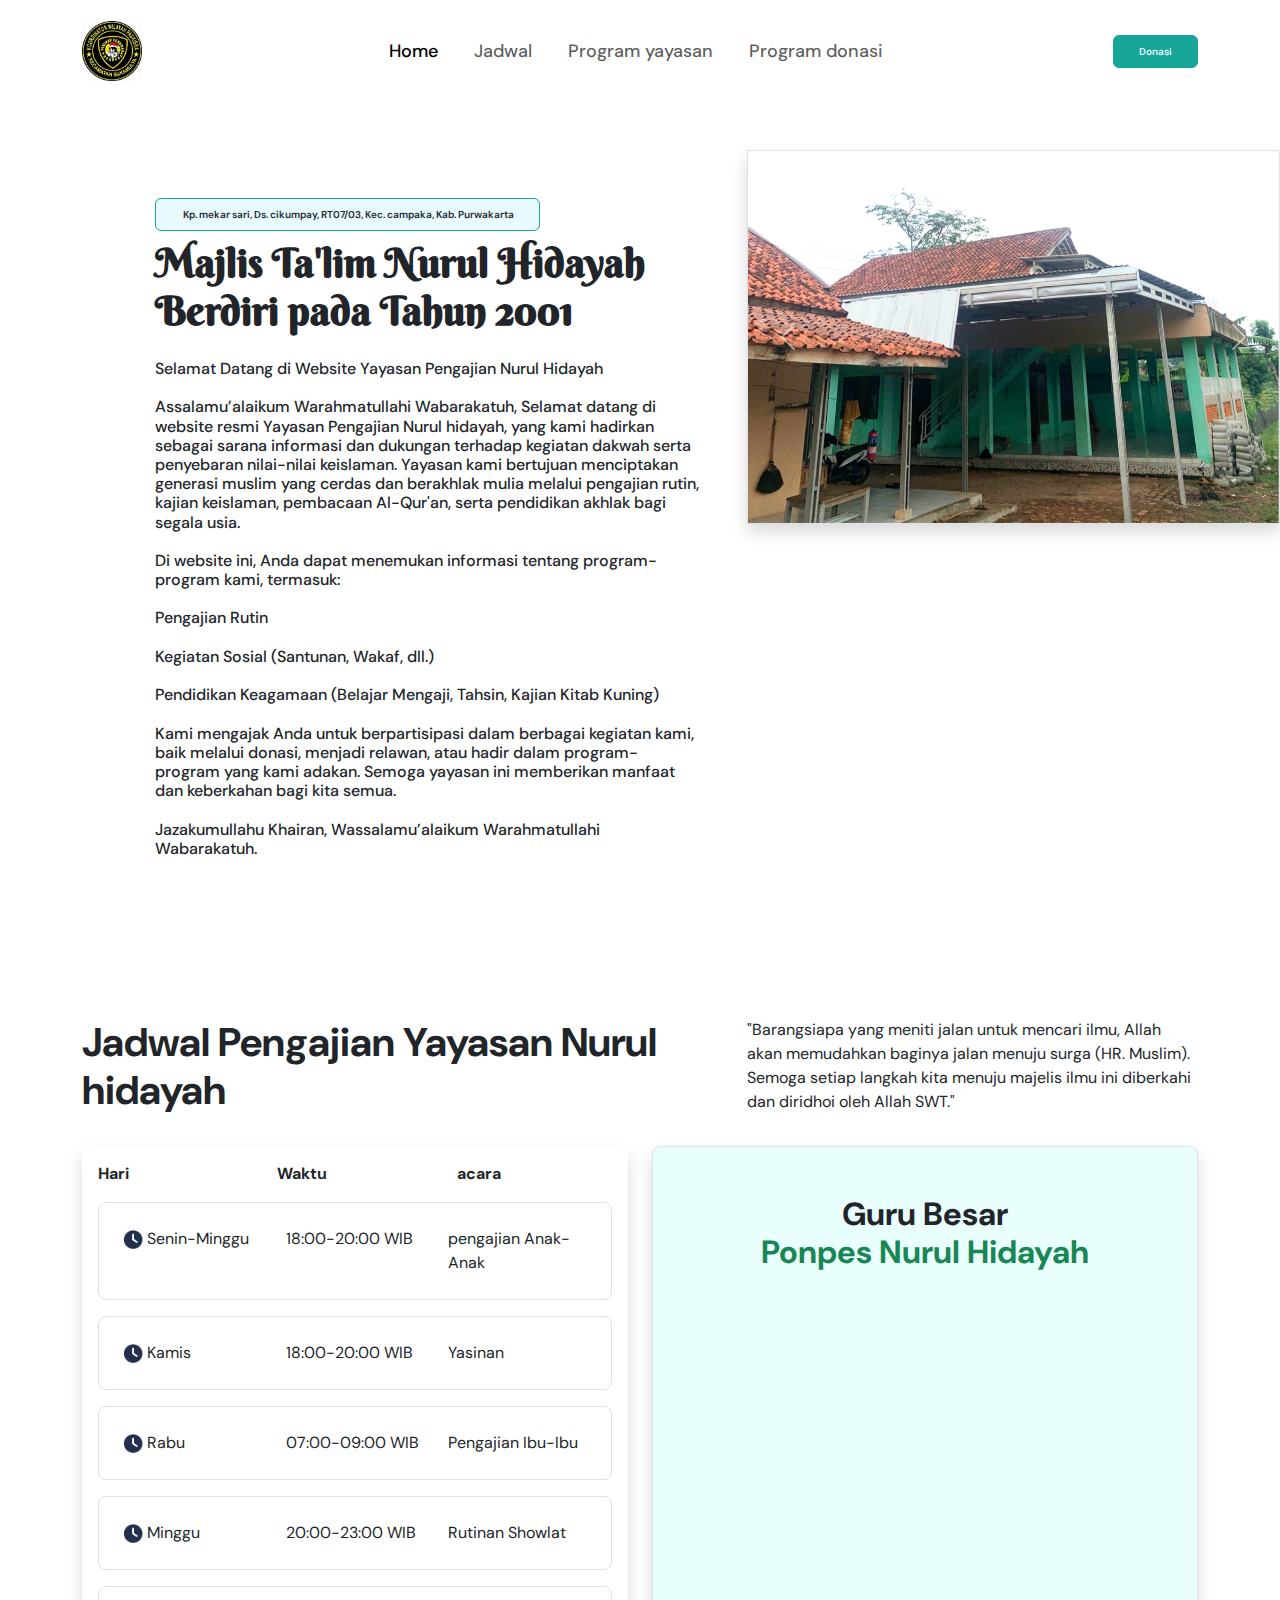
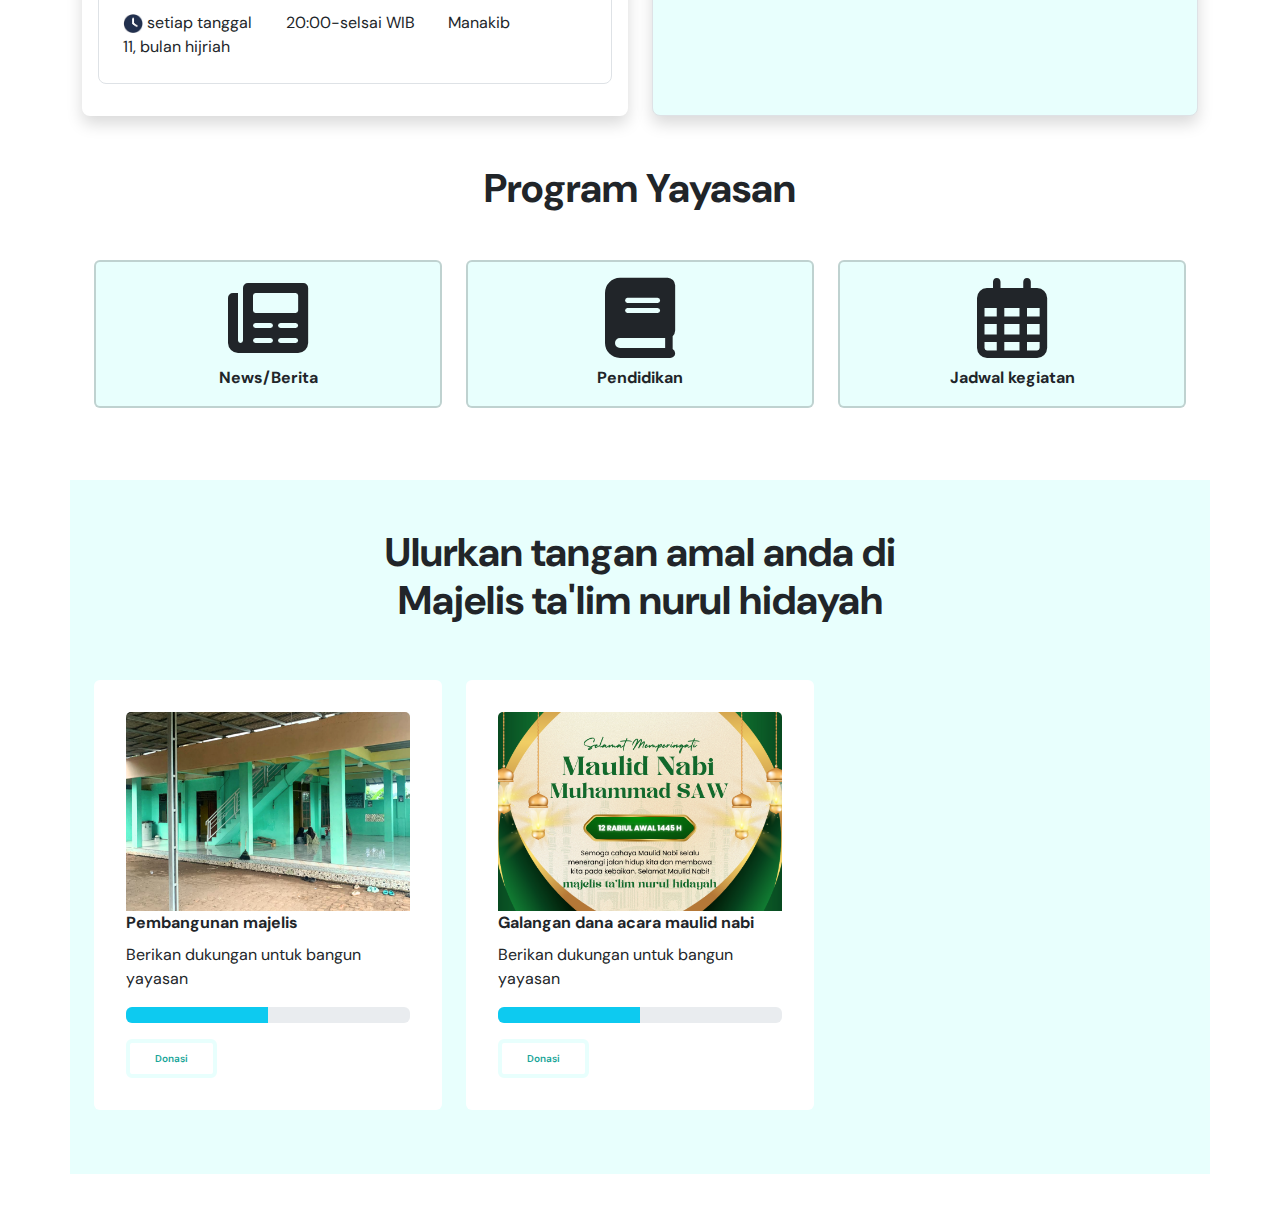
==== commit 7bb33f1d: "Update index.html" ====
--- a/index.html
+++ b/index.html
@@ -94,7 +94,7 @@
                     <button class="btn btn-light-success mb-2">
                         <a class="tombol"
                             href="https://www.google.com/maps/dir/-6.3307776,107.3480454/Majlis+ta'lim+Nurul+Hidayah,+Cikumpay,+Purwakarta+Regency,+West+Java/@-6.4230932,107.3334755,12z/data=!3m1!4b1!4m9!4m8!1m1!4e1!1m5!1m1!1s0x2e6913ca6aa2126d:0x2e93c336b5113faa!2m2!1d107.4931971!2d-6.4978812?entry=ttu&g_ep=EgoyMDI0MTExMS4wIKXMDSoASAFQAw%3D%3D">
-                            <img src="img/Cuplikan layar 2024-10-31 205406.png" alt="">
+                            <img src="" alt="">
                             Kp. mekar sari, Ds. cikumpay, RT07/03, Kec. campaka, Kab. Purwakarta
                         </a>
                     </button>
@@ -342,4 +342,4 @@
 
 
 
-</html>+</html>
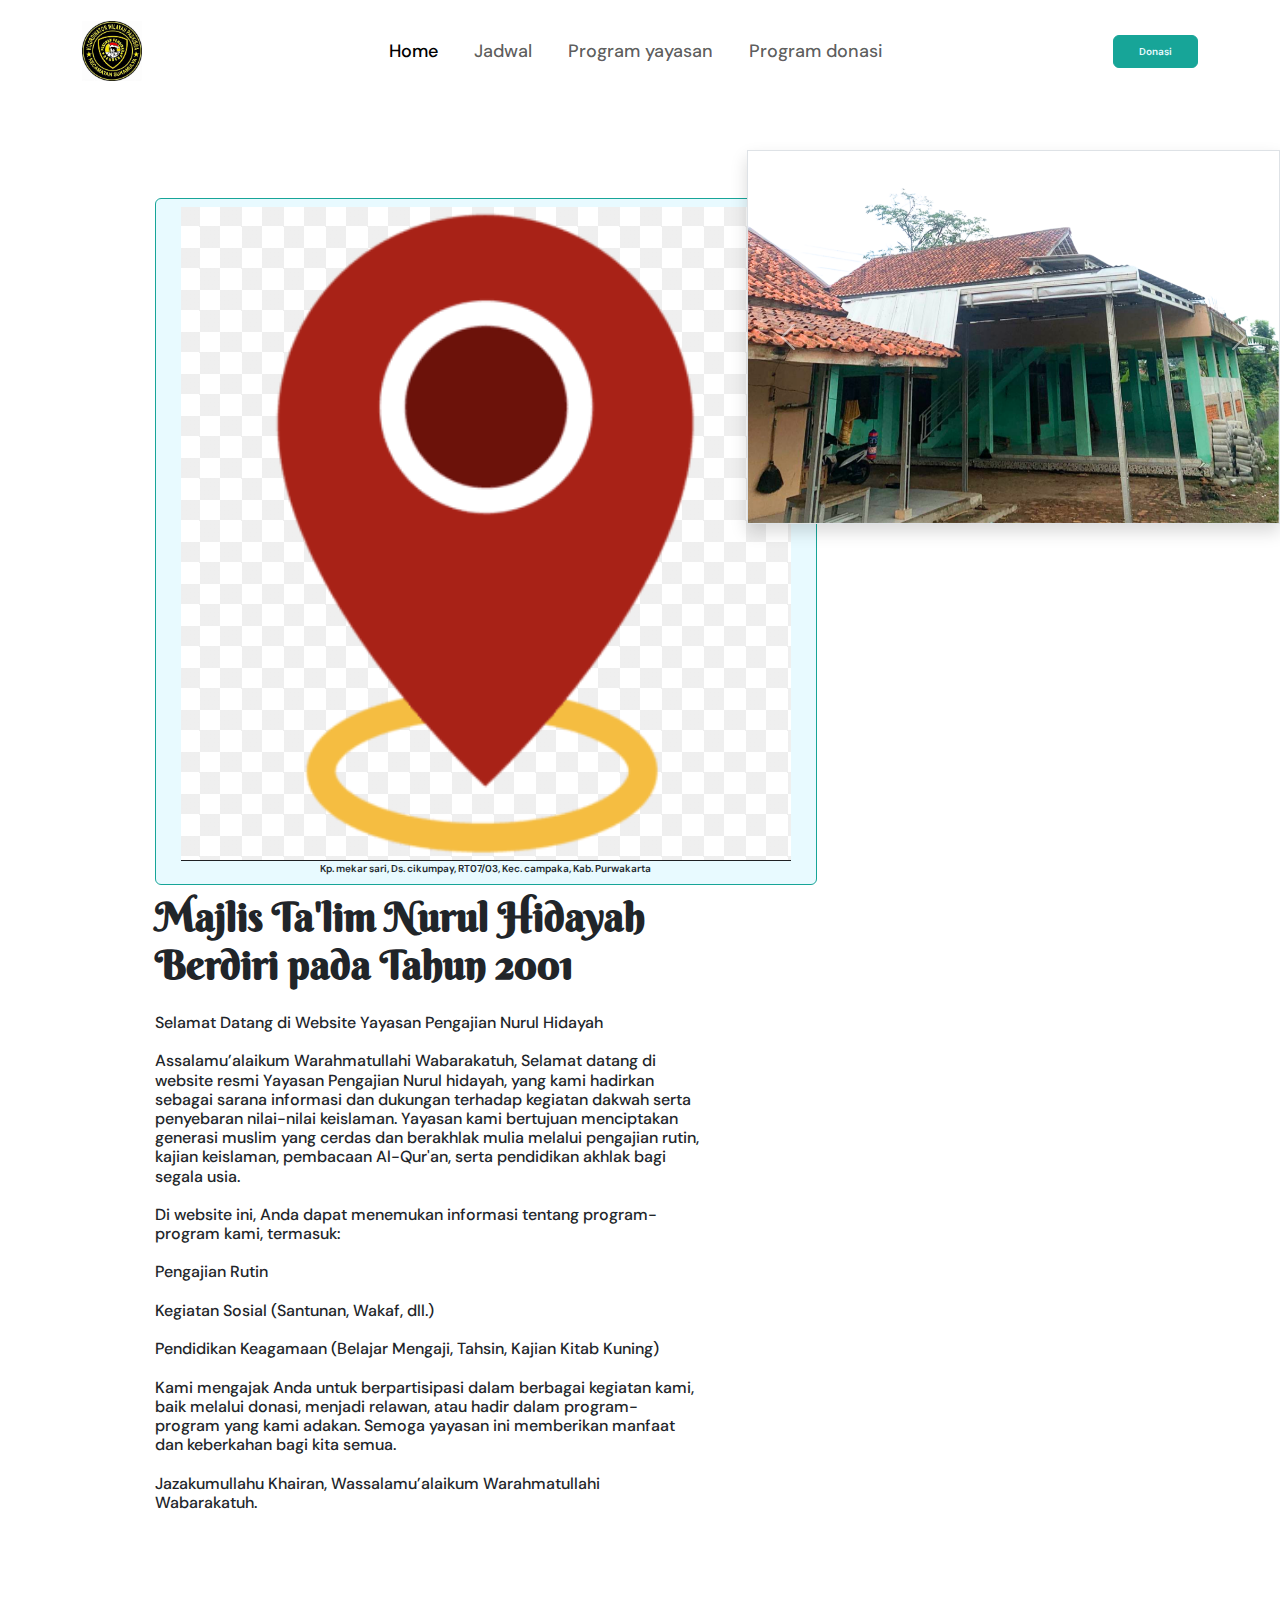
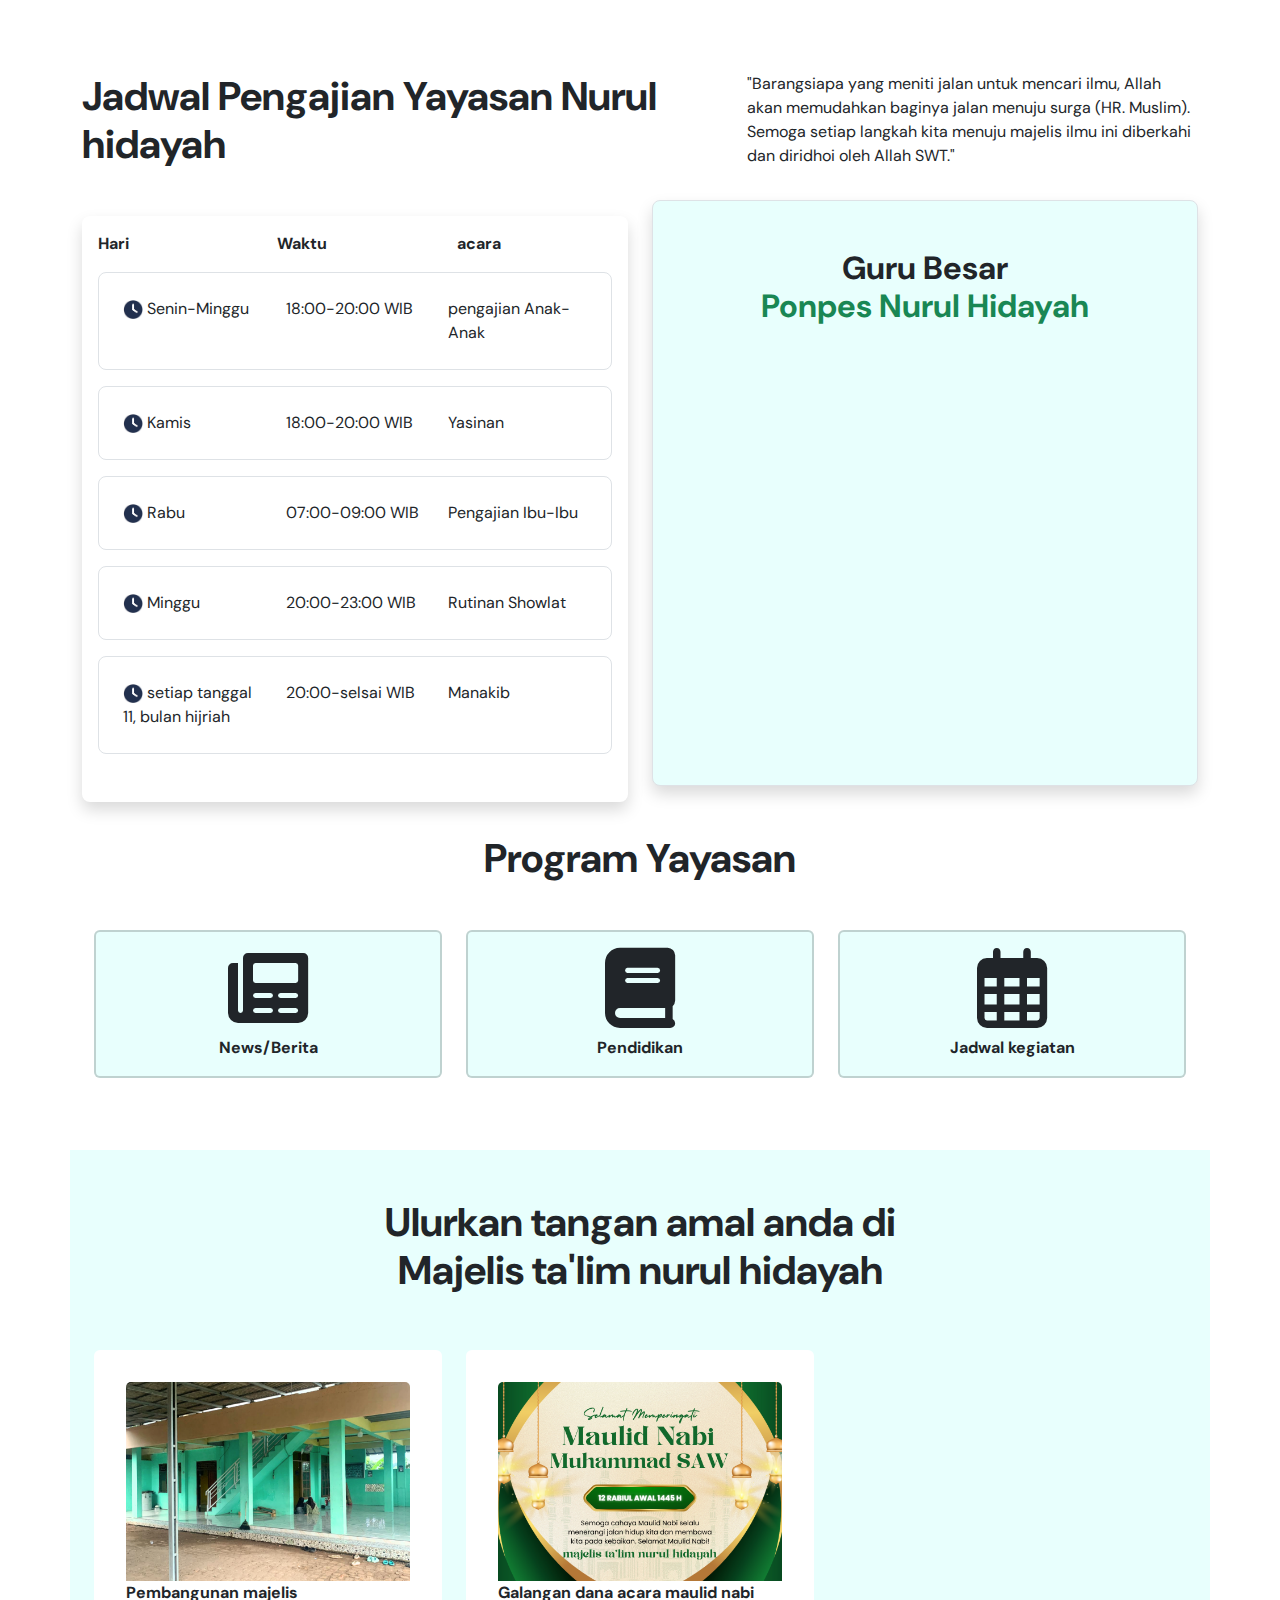
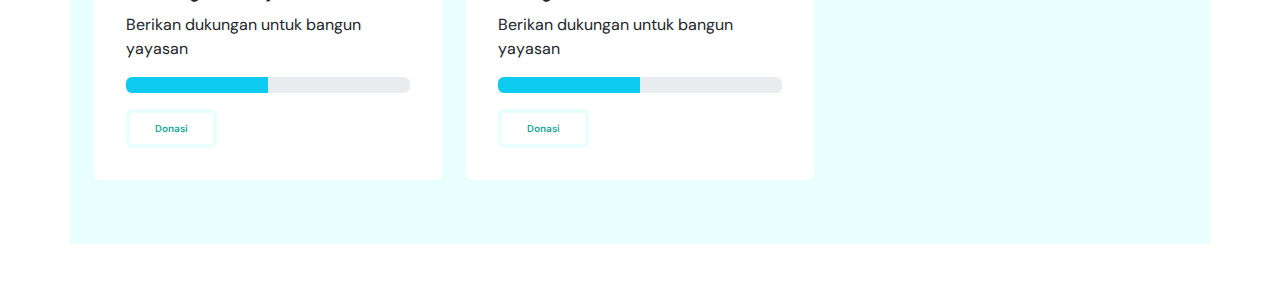
==== commit 46691613: "Add files via upload" ====
--- a/index.html
+++ b/index.html
@@ -54,89 +54,96 @@
 
     <!-- welcome -->
     <section>
-        <div class="container-fluid py-5">
-            <div class="row flex-lg-row-reverse">
-
-                <!-- Carousel Slide -->
-                <div class="col-lg-5 col-md-12 p-0 shadow border" style="height: 100%; max-height: 400px;">
-                    <div id="carouselExampleFade" class="carousel slide carousel-fade" data-bs-ride="carousel">
-                        <div class="carousel-inner">
-                            <div class="carousel-item active">
-                                <img src="imgfp/1.png" class="d-block w-100 img-fluid" alt="...">
-                            </div>
-                            <div class="carousel-item">
-                                <img src="imgfp/2.png" class="d-block w-100 img-fluid" alt="...">
-                            </div>
-                            <div class="carousel-item">
-                                <img src="imgfp/3.png" class="d-block w-100 img-fluid" alt="...">
-                            </div>
-                            <div class="carousel-item">
-                                <img src="imgfp/4.png" class="d-block w-100 img-fluid" alt="...">
-                            </div>
-                            <div class="carousel-item">
-                                <img src="imgfp/5.png" class="d-block w-100 img-fluid" alt="...">
-                            </div>
-                        </div>
-                        <button class="carousel-control-prev" type="button" data-bs-target="#carouselExampleFade" data-bs-slide="prev">
-                            <span class="carousel-control-prev-icon" aria-hidden="true"></span>
-                            <span class="visually-hidden">Previous</span>
+        <!-- <div class="welcom"> -->
+
+            <div class="container-fluid py-5">
+                <div class="row flex-lg-row-reverse">
+
+                    <!-- Carousel Slide -->
+                    <div class="col-lg-5 col-md-12 p-0 shadow border" style="height: 100%; max-height: 400px;">
+                        <div id="carouselExampleFade" class="carousel slide carousel-fade" data-bs-ride="carousel">
+                            <div class="carousel-inner">
+                                <div class="carousel-item active">
+                                    <img src="imgfp/1.png" class="d-block w-100 img-fluid" alt="...">
+                                </div>
+                                <div class="carousel-item">
+                                    <img src="imgfp/2.png" class="d-block w-100 img-fluid" alt="...">
+                                </div>
+                                <div class="carousel-item">
+                                    <img src="imgfp/3.png" class="d-block w-100 img-fluid" alt="...">
+                                </div>
+                                <div class="carousel-item">
+                                    <img src="imgfp/4.png" class="d-block w-100 img-fluid" alt="...">
+                                </div>
+                                <div class="carousel-item">
+                                    <img src="imgfp/5.png" class="d-block w-100 img-fluid" alt="...">
+                                </div>
+                            </div>
+                            <button class="carousel-control-prev" type="button" data-bs-target="#carouselExampleFade"
+                                data-bs-slide="prev">
+                                <span class="carousel-control-prev-icon" aria-hidden="true"></span>
+                                <span class="visually-hidden">Previous</span>
+                            </button>
+                            <button class="carousel-control-next" type="button" data-bs-target="#carouselExampleFade"
+                                data-bs-slide="next">
+                                <span class="carousel-control-next-icon" aria-hidden="true"></span>
+                                <span class="visually-hidden">Next</span>
+                            </button>
+                        </div>
+                    </div>
+
+                    <!-- Carousel End -->
+
+                    <div class="col-lg-6 col-md-12 px-5 py-5">
+                        <button class="btn btn-light-success mb-2">
+                            <a class="tombol"
+                                href="https://www.google.com/maps/dir/-6.3307776,107.3480454/Majlis+ta'lim+Nurul+Hidayah,+Cikumpay,+Purwakarta+Regency,+West+Java/@-6.4230932,107.3334755,12z/data=!3m1!4b1!4m9!4m8!1m1!4e1!1m5!1m1!1s0x2e6913ca6aa2126d:0x2e93c336b5113faa!2m2!1d107.4931971!2d-6.4978812?entry=ttu&g_ep=EgoyMDI0MTExMS4wIKXMDSoASAFQAw%3D%3D">
+                                <img src="img/Cuplikan layar 2024-10-31 205406.png" alt="">
+                                Kp. mekar sari, Ds. cikumpay, RT07/03, Kec. campaka, Kab. Purwakarta
+                            </a>
                         </button>
-                        <button class="carousel-control-next" type="button" data-bs-target="#carouselExampleFade" data-bs-slide="next">
-                            <span class="carousel-control-next-icon" aria-hidden="true"></span>
-                            <span class="visually-hidden">Next</span>
-                        </button>
-                    </div>
-                </div>
-                
-                <!-- Carousel End -->
-
-                <div class="col-lg-6 col-md-12 px-5 py-5">
-                    <button class="btn btn-light-success mb-2">
-                        <a class="tombol"
-                            href="https://www.google.com/maps/dir/-6.3307776,107.3480454/Majlis+ta'lim+Nurul+Hidayah,+Cikumpay,+Purwakarta+Regency,+West+Java/@-6.4230932,107.3334755,12z/data=!3m1!4b1!4m9!4m8!1m1!4e1!1m5!1m1!1s0x2e6913ca6aa2126d:0x2e93c336b5113faa!2m2!1d107.4931971!2d-6.4978812?entry=ttu&g_ep=EgoyMDI0MTExMS4wIKXMDSoASAFQAw%3D%3D">
-                            <img src="" alt="">
-                            Kp. mekar sari, Ds. cikumpay, RT07/03, Kec. campaka, Kab. Purwakarta
-                        </a>
-                    </button>
-                    <h1 class="display-6 fw-bold font-bs lh-2 mb-4">
-                        Majlis Ta'lim Nurul Hidayah Berdiri pada Tahun 2001
-                    </h1>
-                    <div class="lead mb-3">
-                        <h6>
-
-                            Selamat Datang di Website Yayasan Pengajian Nurul Hidayah 
-                            <br><br>
-                            
-                            Assalamu’alaikum Warahmatullahi Wabarakatuh,
-                            
-                            Selamat datang di website resmi Yayasan Pengajian Nurul hidayah, yang kami hadirkan sebagai
-                            sarana informasi dan dukungan terhadap kegiatan dakwah serta penyebaran nilai-nilai
-                            keislaman. Yayasan kami bertujuan menciptakan generasi muslim yang cerdas dan berakhlak
-                            mulia melalui pengajian rutin, kajian keislaman, pembacaan Al-Qur'an, serta pendidikan
-                            akhlak bagi segala usia.
-                            <br><br>
-                            Di website ini, Anda dapat menemukan informasi tentang program-program kami, termasuk:
-                            <br><br>
-                            
-                            Pengajian Rutin
-                            <br><br>
-                            Kegiatan Sosial (Santunan, Wakaf, dll.)
-                            <br><br>
-                            Pendidikan Keagamaan (Belajar Mengaji, Tahsin, Kajian Kitab Kuning)
-                            <br><br>
-                            Kami mengajak Anda untuk berpartisipasi dalam berbagai kegiatan kami, baik melalui donasi,
-                            menjadi relawan, atau hadir dalam program-program yang kami adakan. Semoga yayasan ini
-                            memberikan manfaat dan keberkahan bagi kita semua.
-                            <br><br>
-                            
-                            Jazakumullahu Khairan,
-                            Wassalamu’alaikum Warahmatullahi Wabarakatuh.
-                        </h6>
-                        
+                        <h1 class="display-6 fw-bold font-bs lh-2 mb-4">
+                            Majlis Ta'lim Nurul Hidayah Berdiri pada Tahun 2001
+                        </h1>
+                        <div class="lead mb-3">
+                            <h6>
+
+                                Selamat Datang di Website Yayasan Pengajian Nurul Hidayah
+                                <br><br>
+
+                                Assalamu’alaikum Warahmatullahi Wabarakatuh,
+
+                                Selamat datang di website resmi Yayasan Pengajian Nurul hidayah, yang kami hadirkan
+                                sebagai
+                                sarana informasi dan dukungan terhadap kegiatan dakwah serta penyebaran nilai-nilai
+                                keislaman. Yayasan kami bertujuan menciptakan generasi muslim yang cerdas dan berakhlak
+                                mulia melalui pengajian rutin, kajian keislaman, pembacaan Al-Qur'an, serta pendidikan
+                                akhlak bagi segala usia.
+                                <br><br>
+                                Di website ini, Anda dapat menemukan informasi tentang program-program kami, termasuk:
+                                <br><br>
+
+                                Pengajian Rutin
+                                <br><br>
+                                Kegiatan Sosial (Santunan, Wakaf, dll.)
+                                <br><br>
+                                Pendidikan Keagamaan (Belajar Mengaji, Tahsin, Kajian Kitab Kuning)
+                                <br><br>
+                                Kami mengajak Anda untuk berpartisipasi dalam berbagai kegiatan kami, baik melalui
+                                donasi,
+                                menjadi relawan, atau hadir dalam program-program yang kami adakan. Semoga yayasan ini
+                                memberikan manfaat dan keberkahan bagi kita semua.
+                                <br><br>
+
+                                Jazakumullahu Khairan,
+                                Wassalamu’alaikum Warahmatullahi Wabarakatuh.
+                            </h6>
+
+                        </div>
                     </div>
                 </div>
             </div>
-        </div>
+        <!-- </div> -->
     </section>
 
     <!-- welcome end -->
@@ -159,7 +166,7 @@
 
                 <!-- jadwal -->
                 <div class="col-lg-6">
-                    <div class="card h-100 bg-white shadow rounded-3 p-3 border-0">
+                    <div class="card h-100 bg-white shadow rounded-3 p-3 border-0 mt-3 ">
                         <div class="row mb-3">
                             <div class="col-lg-4 fw-bold">Hari</div>
                             <div class="col-lg-4 fw-bold ">Waktu</div>
@@ -230,8 +237,8 @@
                         </div>
                     </div>
                 </div>
-              
-                
+
+
                 <!-- kananya jadwal end -->
 
                 <!-- program -->
@@ -342,4 +349,4 @@
 
 
 
-</html>
+</html>--- a/style.css
+++ b/style.css
@@ -6,7 +6,7 @@
 :root {
   --success: #17a598;
   --success-light: #e8fffd;
-  --blue-light: #e8faff;
+  --blue-light: #e8faff; 
   --warning: #ffb600;
   --dark: #242b2f;
   --hijaumuda: #3fffa2;
@@ -15,15 +15,27 @@
   
 }
 
+.welcom{
+  background-color: #9eefe8;
+}
+
 body {
   font-family: "DM Sans", sans-serif;
+  
 }
 a{
   text-decoration: none;
   color:black;
 }
+.footer{
+  background-color: var(--success);
+}
 .font-bs {
   font-family: "Berkshire Swash", serif;
+}
+
+.navbar{
+  background-color: var(--success);
 }
 
 .nav-link{
